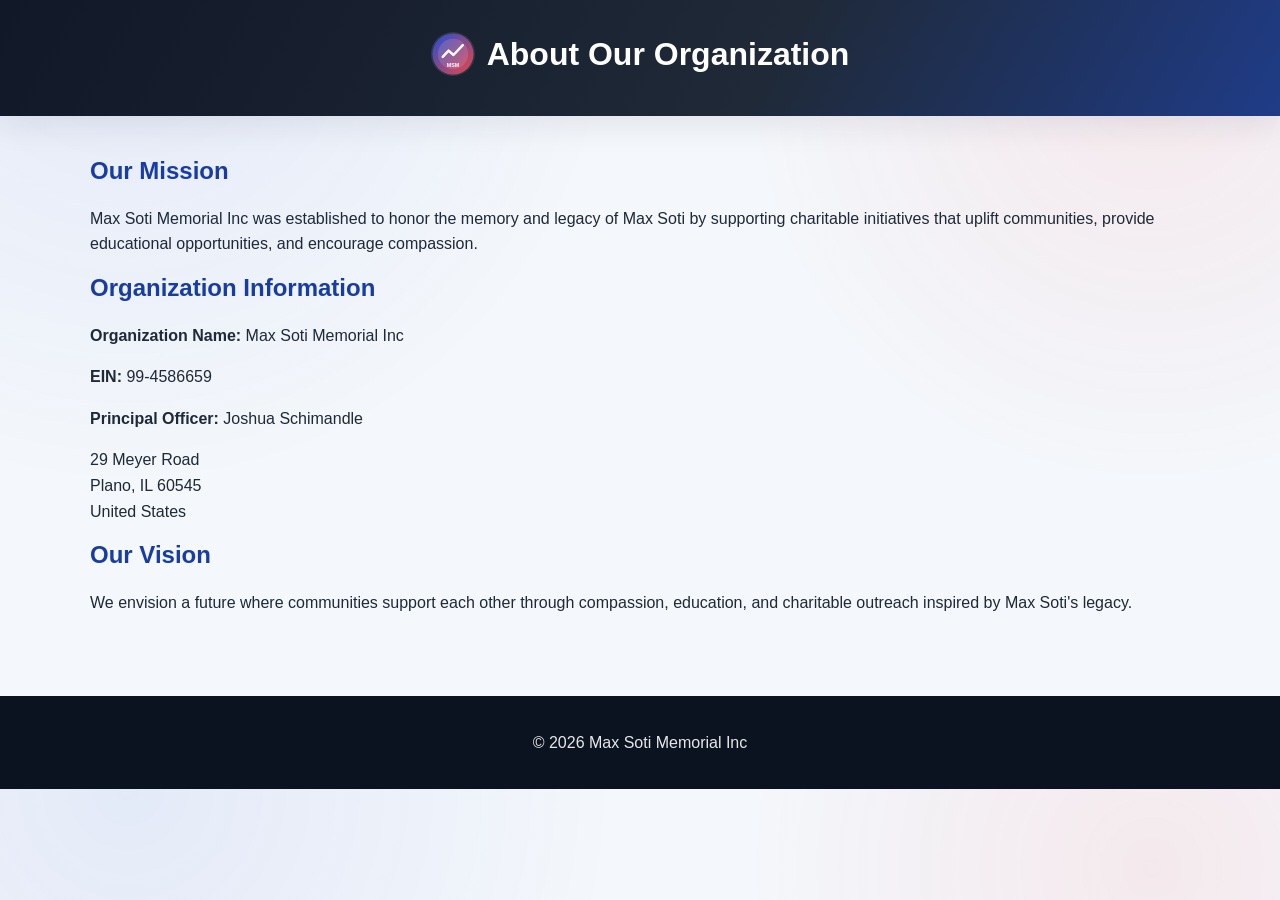
==== about.html @ 30de8bd5 "Website Init" ====
<!DOCTYPE html>
<html lang="en">
<head>

<meta charset="UTF-8">
<meta name="viewport" content="width=device-width, initial-scale=1.0">

<title>About | Max Soti Memorial Inc</title>

<link rel="stylesheet" href="css/style.css">

</head>

<body>

<header class="sub-header">
<h1 class="center-title"><img src="images/logo.svg" alt="Max Soti Memorial logo" class="brand-logo">About Our Organization</h1>
</header>

<section class="container">

<h2>Our Mission</h2>

<p>
Max Soti Memorial Inc was established to honor the memory and legacy of Max Soti
by supporting charitable initiatives that uplift communities,
provide educational opportunities, and encourage compassion.
</p>

<h2>Organization Information</h2>

<p><strong>Organization Name:</strong> Max Soti Memorial Inc</p>

<p><strong>EIN:</strong> 99-4586659</p>

<p><strong>Principal Officer:</strong> Joshua Schimandle</p>

<p>
29 Meyer Road<br>
Plano, IL 60545<br>
United States
</p>

<h2>Our Vision</h2>

<p>
We envision a future where communities support each other through compassion,
education, and charitable outreach inspired by Max Soti's legacy.
</p>

</section>

<footer>
<p>© 2026 Max Soti Memorial Inc</p>
</footer>

</body>
</html>
---- css/style.css ----
:root {
  --primary: #1f4fd6;
  --primary-dark: #173ca3;
  --accent: #ef4444;
  --text: #1f2937;
  --surface: #ffffff;
  --bg: #f4f7fb;
  --border: #e5e7eb;
  --shadow: 0 10px 30px rgba(15, 23, 42, 0.08);
}

* {
  box-sizing: border-box;
}

body {
  font-family: "Segoe UI", Arial, sans-serif;
  margin: 0;
  color: var(--text);
  background:
    radial-gradient(circle at 10% 0%, rgba(31, 79, 214, 0.08), transparent 35%),
    radial-gradient(circle at 90% 10%, rgba(239, 68, 68, 0.08), transparent 30%),
    var(--bg);
  line-height: 1.6;
}

header {
  background: linear-gradient(120deg, #111827, #1f2937 60%, #1f4fd6 140%);
  color: white;
  padding: 18px 0;
  box-shadow: var(--shadow);
}

.sub-header {
  text-align: center;
  padding: 32px 20px;
}

h1,
h2,
h3 {
  margin-top: 0;
  line-height: 1.25;
}

p {
  color: var(--text);
}

.container {
  width: min(1100px, calc(100% - 2rem));
  margin: 0 auto;
  padding: 40px 0;
}

.brand-title,
.center-title {
  margin: 0;
  display: inline-flex;
  align-items: center;
  gap: 12px;
}

.brand-logo {
  width: 44px;
  height: 44px;
  border-radius: 999px;
  background: rgba(255, 255, 255, 0.1);
}

.nav {
  display: flex;
  justify-content: space-between;
  align-items: center;
  gap: 18px;
  padding-top: 0;
  padding-bottom: 0;
}

.nav h1 {
  margin: 0;
  font-size: 1.35rem;
}

nav {
  display: flex;
  flex-wrap: wrap;
  gap: 8px;
  justify-content: flex-end;
}

nav a {
  color: rgba(255, 255, 255, 0.92);
  text-decoration: none;
  padding: 8px 12px;
  border-radius: 999px;
  transition: background-color 0.2s ease, transform 0.2s ease;
}

nav a:hover {
  background: rgba(255, 255, 255, 0.15);
  transform: translateY(-1px);
}

.hero {
  background: linear-gradient(130deg, #1f4fd6 0%, #4f46e5 60%, #6366f1 100%);
  color: white;
  padding: 70px 0;
}

.hero-content {
  display: grid;
  grid-template-columns: 1.1fr 1fr;
  gap: 28px;
  align-items: center;
  padding-top: 0;
  padding-bottom: 0;
}

.hero h2 {
  font-size: clamp(1.8rem, 3vw, 2.8rem);
}

.hero p {
  max-width: 760px;
  margin: 0.75rem 0 0;
  color: rgba(255, 255, 255, 0.95);
}

.hero-image {
  width: 100%;
  border-radius: 16px;
  border: 1px solid rgba(255, 255, 255, 0.35);
  box-shadow: 0 12px 30px rgba(0, 0, 0, 0.22);
}

.cta {
  display: inline-block;
  margin-top: 24px;
  padding: 12px 24px;
  background: white;
  color: var(--primary);
  text-decoration: none;
  border-radius: 999px;
  font-weight: 600;
  box-shadow: 0 10px 20px rgba(0, 0, 0, 0.15);
  transition: transform 0.2s ease, box-shadow 0.2s ease;
}

.cta:hover {
  transform: translateY(-2px);
  box-shadow: 0 14px 22px rgba(0, 0, 0, 0.2);
}

.features,
.involvement-grid {
  display: grid;
  grid-template-columns: repeat(3, minmax(0, 1fr));
  gap: 22px;
}

.feature,
.program {
  background: var(--surface);
  padding: 24px;
  border-radius: 14px;
  box-shadow: var(--shadow);
  border: 1px solid var(--border);
}

.card-image {
  width: 100%;
  border-radius: 10px;
  margin-bottom: 14px;
  border: 1px solid var(--border);
}

.feature h3,
.program h3,
section.container h2 {
  color: var(--primary-dark);
}

form {
  background: var(--surface);
  border: 1px solid var(--border);
  box-shadow: var(--shadow);
  border-radius: 14px;
  padding: 24px;
  display: grid;
  gap: 12px;
  max-width: 680px;
  margin-bottom: 20px;
}

input,
textarea,
button {
  font: inherit;
}

input,
textarea {
  width: 100%;
  padding: 11px 12px;
  border: 1px solid #d1d5db;
  border-radius: 10px;
  background: #fff;
}

textarea {
  min-height: 140px;
  resize: vertical;
}

button,
.donate-button {
  border: 0;
  border-radius: 999px;
  padding: 11px 18px;
  font-weight: 600;
  background: var(--primary);
  color: #fff;
  width: fit-content;
  cursor: pointer;
  transition: background-color 0.2s ease, transform 0.2s ease;
}

button:hover,
.donate-button:hover {
  background: var(--primary-dark);
  transform: translateY(-1px);
}

.donate-btn {
  background: var(--accent);
  color: #fff;
}

.donate-btn:hover {
  background: #dc2626;
}

footer {
  margin-top: 24px;
  background: #0b1220;
  color: rgba(255, 255, 255, 0.9);
  text-align: center;
  padding: 28px 20px;
}

footer p {
  margin: 6px 0;
  color: inherit;
}

@media (max-width: 860px) {
  .nav {
    flex-direction: column;
    align-items: flex-start;
  }

  nav {
    justify-content: flex-start;
  }

  .hero-content,
  .features,
  .involvement-grid {
    grid-template-columns: 1fr;
  }

  .hero {
    padding: 56px 0;
  }
}
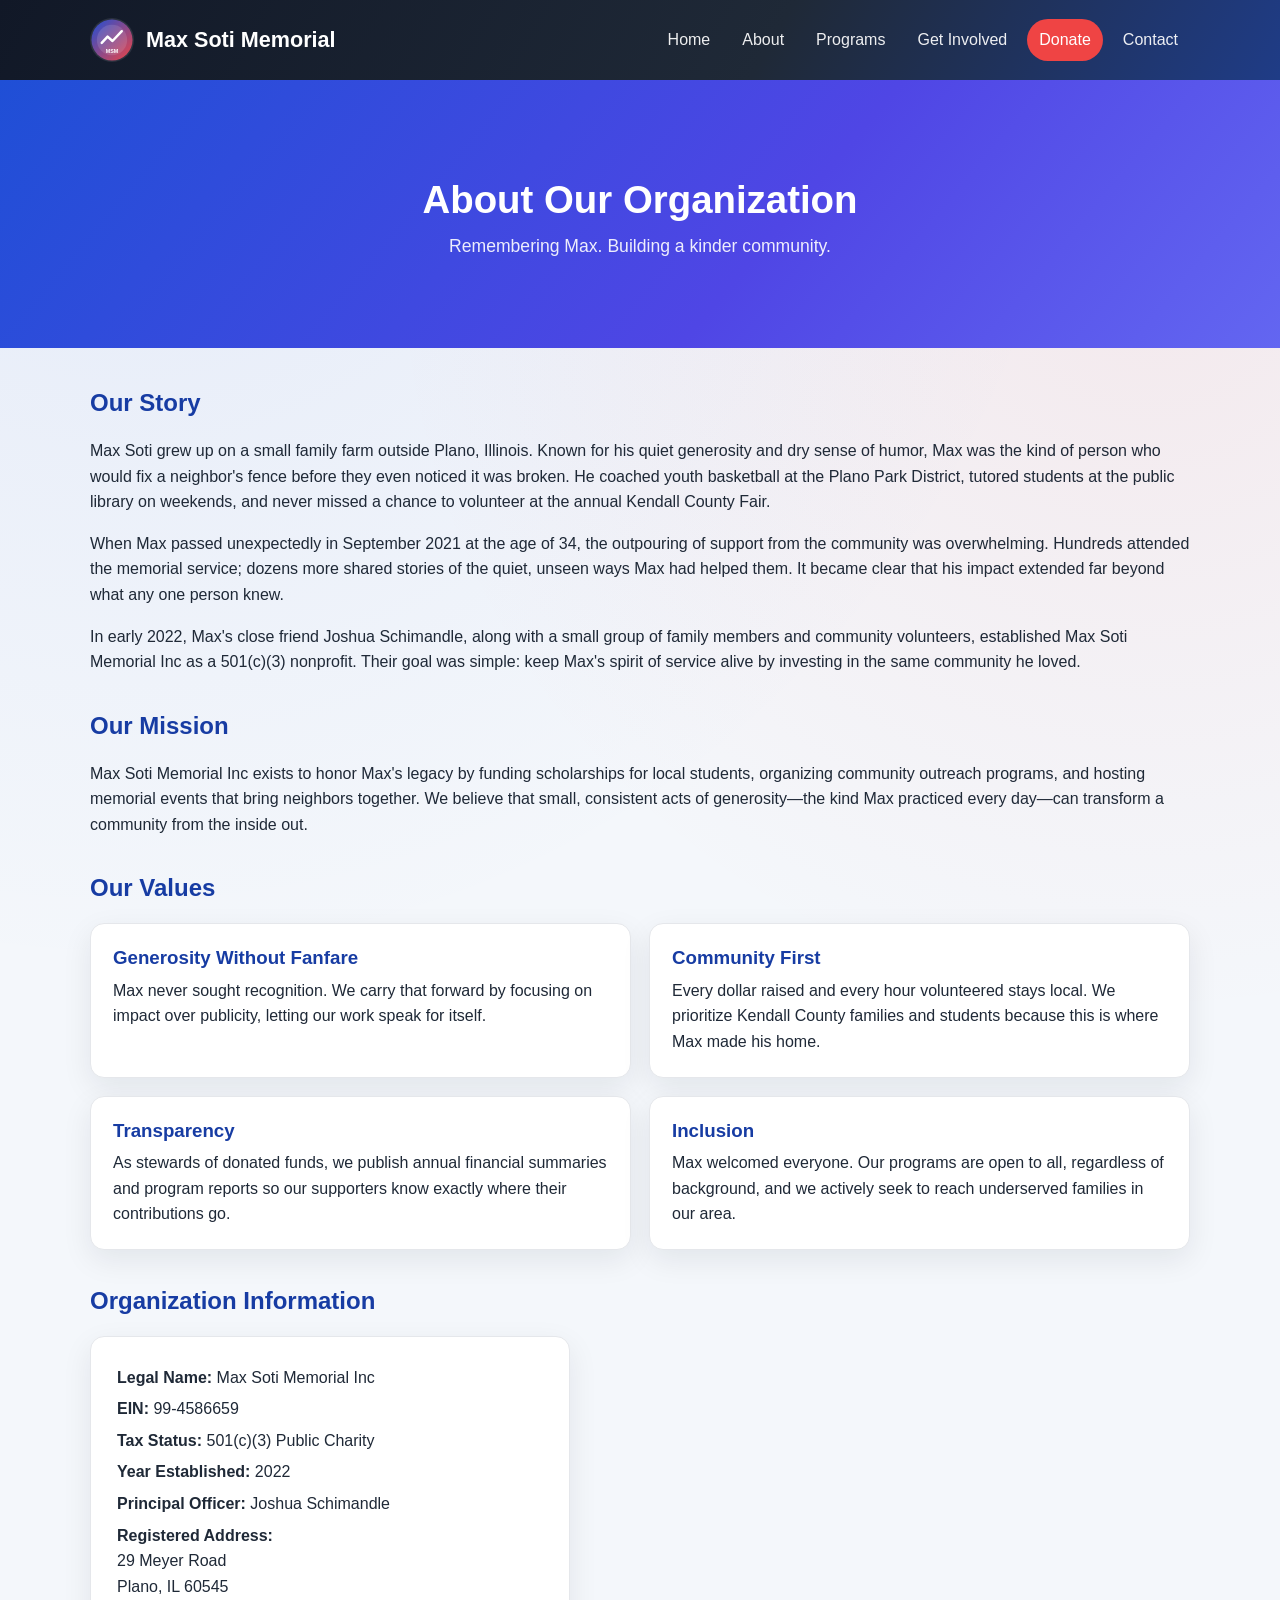
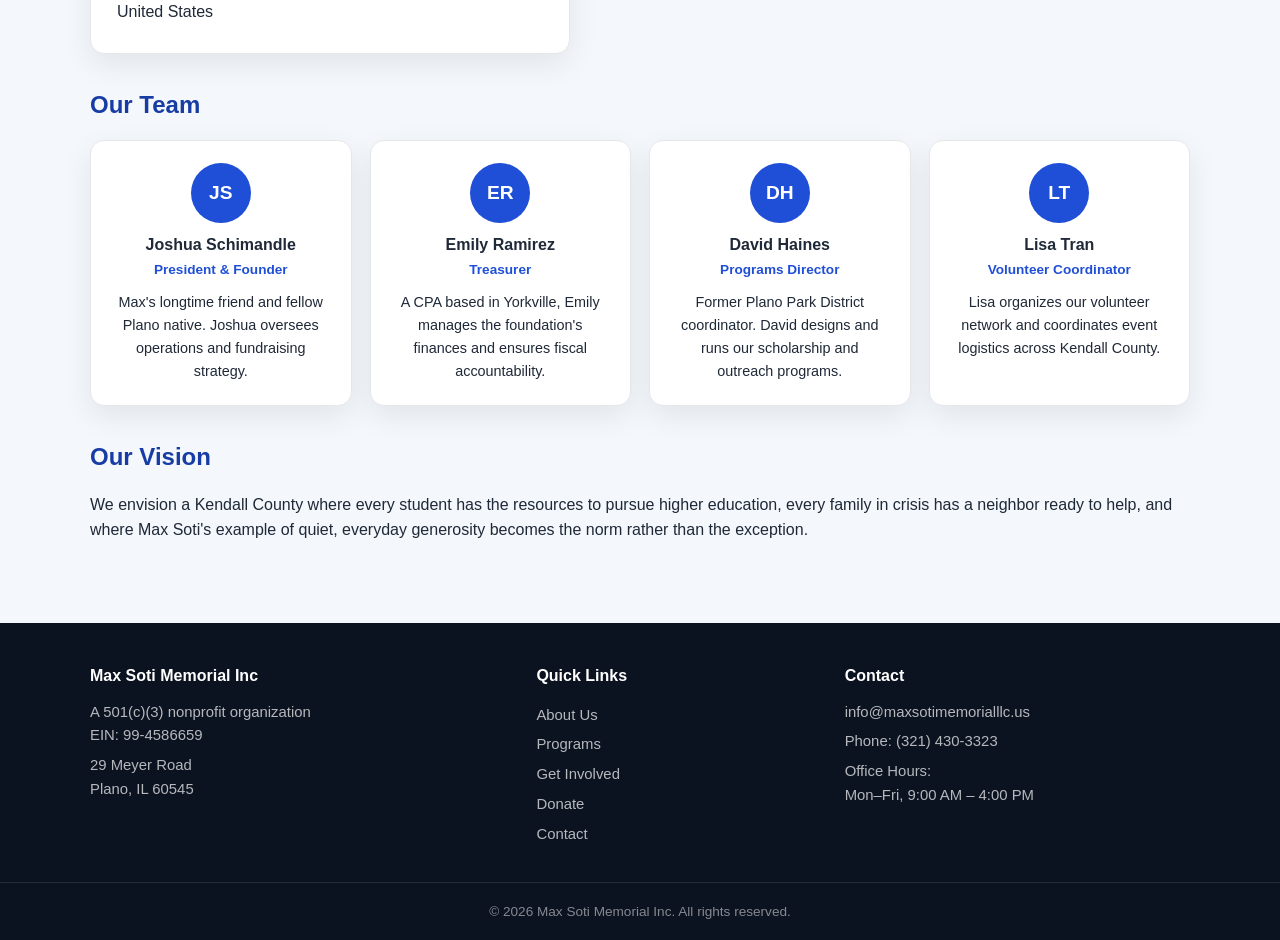
==== commit 478b2475: "Detailed" ====
--- a/about.html
+++ b/about.html
@@ -9,49 +9,160 @@
 
 <link rel="stylesheet" href="css/style.css">
 
+<meta name="description" content="Learn about Max Soti Memorial Inc, our mission, the story behind our founding, and the team that carries Max's legacy forward.">
+
 </head>
 
 <body>
 
-<header class="sub-header">
-<h1 class="center-title"><img src="images/logo.svg" alt="Max Soti Memorial logo" class="brand-logo">About Our Organization</h1>
+<header>
+<div class="container nav">
+<h1 class="brand-title"><img src="images/logo.svg" alt="Max Soti Memorial logo" class="brand-logo">Max Soti Memorial</h1>
+<nav>
+<a href="index.html">Home</a>
+<a href="about.html">About</a>
+<a href="programs.html">Programs</a>
+<a href="get-involved.html">Get Involved</a>
+<a href="donate.html" class="donate-btn">Donate</a>
+<a href="contact.html">Contact</a>
+</nav>
+</div>
 </header>
 
-<section class="container">
+<section class="page-hero">
+<div class="container">
+  <h2>About Our Organization</h2>
+  <p>Remembering Max. Building a kinder community.</p>
+</div>
+</section>
+
+<section class="container about-content">
+
+<h2>Our Story</h2>
+
+<p>
+Max Soti grew up on a small family farm outside Plano, Illinois. Known for his quiet generosity and dry sense of humor, Max was the kind of person who would fix a neighbor's fence before they even noticed it was broken. He coached youth basketball at the Plano Park District, tutored students at the public library on weekends, and never missed a chance to volunteer at the annual Kendall County Fair.
+</p>
+
+<p>
+When Max passed unexpectedly in September 2021 at the age of 34, the outpouring of support from the community was overwhelming. Hundreds attended the memorial service; dozens more shared stories of the quiet, unseen ways Max had helped them. It became clear that his impact extended far beyond what any one person knew.
+</p>
+
+<p>
+In early 2022, Max's close friend Joshua Schimandle, along with a small group of family members and community volunteers, established Max Soti Memorial Inc as a 501(c)(3) nonprofit. Their goal was simple: keep Max's spirit of service alive by investing in the same community he loved.
+</p>
 
 <h2>Our Mission</h2>
 
 <p>
-Max Soti Memorial Inc was established to honor the memory and legacy of Max Soti
-by supporting charitable initiatives that uplift communities,
-provide educational opportunities, and encourage compassion.
+Max Soti Memorial Inc exists to honor Max's legacy by funding scholarships for local students, organizing community outreach programs, and hosting memorial events that bring neighbors together. We believe that small, consistent acts of generosity&mdash;the kind Max practiced every day&mdash;can transform a community from the inside out.
 </p>
+
+<h2>Our Values</h2>
+
+<div class="values-grid">
+  <div class="value-card">
+    <h3>Generosity Without Fanfare</h3>
+    <p>Max never sought recognition. We carry that forward by focusing on impact over publicity, letting our work speak for itself.</p>
+  </div>
+  <div class="value-card">
+    <h3>Community First</h3>
+    <p>Every dollar raised and every hour volunteered stays local. We prioritize Kendall County families and students because this is where Max made his home.</p>
+  </div>
+  <div class="value-card">
+    <h3>Transparency</h3>
+    <p>As stewards of donated funds, we publish annual financial summaries and program reports so our supporters know exactly where their contributions go.</p>
+  </div>
+  <div class="value-card">
+    <h3>Inclusion</h3>
+    <p>Max welcomed everyone. Our programs are open to all, regardless of background, and we actively seek to reach underserved families in our area.</p>
+  </div>
+</div>
 
 <h2>Organization Information</h2>
 
-<p><strong>Organization Name:</strong> Max Soti Memorial Inc</p>
-
+<div class="org-info-card">
+<p><strong>Legal Name:</strong> Max Soti Memorial Inc</p>
 <p><strong>EIN:</strong> 99-4586659</p>
-
+<p><strong>Tax Status:</strong> 501(c)(3) Public Charity</p>
+<p><strong>Year Established:</strong> 2022</p>
 <p><strong>Principal Officer:</strong> Joshua Schimandle</p>
-
-<p>
+<p><strong>Registered Address:</strong><br>
 29 Meyer Road<br>
 Plano, IL 60545<br>
-United States
-</p>
+United States</p>
+</div>
+
+<h2>Our Team</h2>
+
+<div class="team-grid">
+
+  <div class="team-card">
+    <div class="team-avatar">JS</div>
+    <h3>Joshua Schimandle</h3>
+    <span class="team-role">President &amp; Founder</span>
+    <p>Max's longtime friend and fellow Plano native. Joshua oversees operations and fundraising strategy.</p>
+  </div>
+
+  <div class="team-card">
+    <div class="team-avatar">ER</div>
+    <h3>Emily Ramirez</h3>
+    <span class="team-role">Treasurer</span>
+    <p>A CPA based in Yorkville, Emily manages the foundation's finances and ensures fiscal accountability.</p>
+  </div>
+
+  <div class="team-card">
+    <div class="team-avatar">DH</div>
+    <h3>David Haines</h3>
+    <span class="team-role">Programs Director</span>
+    <p>Former Plano Park District coordinator. David designs and runs our scholarship and outreach programs.</p>
+  </div>
+
+  <div class="team-card">
+    <div class="team-avatar">LT</div>
+    <h3>Lisa Tran</h3>
+    <span class="team-role">Volunteer Coordinator</span>
+    <p>Lisa organizes our volunteer network and coordinates event logistics across Kendall County.</p>
+  </div>
+
+</div>
 
 <h2>Our Vision</h2>
 
 <p>
-We envision a future where communities support each other through compassion,
-education, and charitable outreach inspired by Max Soti's legacy.
+We envision a Kendall County where every student has the resources to pursue higher education, every family in crisis has a neighbor ready to help, and where Max Soti's example of quiet, everyday generosity becomes the norm rather than the exception.
 </p>
 
 </section>
 
 <footer>
-<p>© 2026 Max Soti Memorial Inc</p>
+
+<div class="footer-content container">
+  <div class="footer-col">
+    <h4>Max Soti Memorial Inc</h4>
+    <p>A 501(c)(3) nonprofit organization<br>EIN: 99-4586659</p>
+    <p>29 Meyer Road<br>Plano, IL 60545</p>
+  </div>
+  <div class="footer-col">
+    <h4>Quick Links</h4>
+    <a href="about.html">About Us</a>
+    <a href="programs.html">Programs</a>
+    <a href="get-involved.html">Get Involved</a>
+    <a href="donate.html">Donate</a>
+    <a href="contact.html">Contact</a>
+  </div>
+  <div class="footer-col">
+    <h4>Contact</h4>
+    <p>info@maxsotimemorialllc.us</p>
+    <p>Phone: (321) 430-3323</p>
+    <p>Office Hours:<br>Mon&ndash;Fri, 9:00 AM &ndash; 4:00 PM</p>
+  </div>
+</div>
+
+<div class="footer-bottom">
+<p>&copy; 2026 Max Soti Memorial Inc. All rights reserved.</p>
+</div>
+
 </footer>
 
 </body>
--- a/css/style.css
+++ b/css/style.css
@@ -101,6 +101,28 @@
   background: rgba(255, 255, 255, 0.15);
   transform: translateY(-1px);
 }
+
+/* ── Page Hero (subpages) ── */
+
+.page-hero {
+  background: linear-gradient(130deg, #1f4fd6 0%, #4f46e5 60%, #6366f1 100%);
+  color: white;
+  text-align: center;
+  padding: 56px 0 48px;
+}
+
+.page-hero h2 {
+  font-size: clamp(1.6rem, 3vw, 2.4rem);
+  margin-bottom: 8px;
+}
+
+.page-hero p {
+  color: rgba(255, 255, 255, 0.9);
+  font-size: 1.1rem;
+  margin: 0;
+}
+
+/* ── Home Hero ── */
 
 .hero {
   background: linear-gradient(130deg, #1f4fd6 0%, #4f46e5 60%, #6366f1 100%);
@@ -152,6 +174,56 @@
   box-shadow: 0 14px 22px rgba(0, 0, 0, 0.2);
 }
 
+/* ── Stats Bar ── */
+
+.stats-bar {
+  background: #111827;
+  color: white;
+}
+
+.stats-bar .container {
+  padding: 36px 0;
+}
+
+.stats-grid {
+  display: grid;
+  grid-template-columns: repeat(4, 1fr);
+  gap: 20px;
+  text-align: center;
+}
+
+.stat-number {
+  display: block;
+  font-size: 2rem;
+  font-weight: 700;
+  color: #93c5fd;
+}
+
+.stat-label {
+  display: block;
+  font-size: 0.9rem;
+  color: rgba(255, 255, 255, 0.75);
+  margin-top: 4px;
+}
+
+/* ── Impact Section (blue bg, used on programs) ── */
+
+.impact-section {
+  background: linear-gradient(130deg, #1f4fd6 0%, #4f46e5 100%);
+  color: white;
+  padding: 48px 0;
+}
+
+.impact-section .stat-number {
+  color: #ffffff;
+}
+
+.impact-section .stat-label {
+  color: rgba(255, 255, 255, 0.85);
+}
+
+/* ── Features / Cards Grid ── */
+
 .features,
 .involvement-grid {
   display: grid;
@@ -181,6 +253,434 @@
   color: var(--primary-dark);
 }
 
+/* ── Section Headings ── */
+
+.section-heading {
+  text-align: center;
+  margin-bottom: 28px;
+  font-size: 1.6rem;
+}
+
+.section-heading.light {
+  color: white;
+}
+
+/* ── Quote / Testimonial ── */
+
+.quote-section {
+  background: var(--surface);
+  border-top: 1px solid var(--border);
+  border-bottom: 1px solid var(--border);
+  padding: 48px 0;
+}
+
+.quote-section blockquote {
+  font-size: 1.25rem;
+  font-style: italic;
+  color: var(--text);
+  border-left: 4px solid var(--primary);
+  margin: 0;
+  padding: 0 0 0 24px;
+  max-width: 780px;
+}
+
+.quote-section cite {
+  display: block;
+  margin-top: 16px;
+  padding-left: 28px;
+  font-style: normal;
+  color: #6b7280;
+  font-size: 0.95rem;
+}
+
+/* ── Events Grid ── */
+
+.events-grid {
+  display: grid;
+  gap: 16px;
+}
+
+.event-card {
+  display: flex;
+  gap: 20px;
+  background: var(--surface);
+  border: 1px solid var(--border);
+  border-radius: 14px;
+  padding: 20px 24px;
+  box-shadow: var(--shadow);
+  align-items: flex-start;
+}
+
+.event-date {
+  display: flex;
+  flex-direction: column;
+  align-items: center;
+  min-width: 56px;
+  background: var(--primary);
+  color: white;
+  border-radius: 10px;
+  padding: 10px 12px;
+  line-height: 1.1;
+}
+
+.event-month {
+  font-size: 0.75rem;
+  text-transform: uppercase;
+  letter-spacing: 1px;
+  font-weight: 600;
+}
+
+.event-day {
+  font-size: 1.6rem;
+  font-weight: 700;
+}
+
+.event-info h3 {
+  margin: 0 0 6px;
+  color: var(--primary-dark);
+}
+
+.event-info p {
+  margin: 0;
+  font-size: 0.95rem;
+}
+
+/* ── Newsletter ── */
+
+.newsletter-section {
+  background: linear-gradient(130deg, #111827, #1e293b);
+  color: white;
+  padding: 48px 0;
+}
+
+.newsletter-inner {
+  text-align: center;
+  padding-top: 0;
+  padding-bottom: 0;
+}
+
+.newsletter-inner h2 {
+  color: white;
+}
+
+.newsletter-inner p {
+  color: rgba(255, 255, 255, 0.85);
+  max-width: 560px;
+  margin: 0 auto 24px;
+}
+
+.newsletter-form {
+  display: flex;
+  gap: 10px;
+  justify-content: center;
+  max-width: 480px;
+  margin: 0 auto;
+  background: transparent;
+  border: none;
+  box-shadow: none;
+  padding: 0;
+  border-radius: 0;
+}
+
+.newsletter-form input {
+  flex: 1;
+  border-radius: 999px;
+  padding: 12px 18px;
+  border: 1px solid rgba(255, 255, 255, 0.3);
+  background: rgba(255, 255, 255, 0.1);
+  color: white;
+}
+
+.newsletter-form input::placeholder {
+  color: rgba(255, 255, 255, 0.5);
+}
+
+.newsletter-form button {
+  border-radius: 999px;
+  padding: 12px 24px;
+  background: var(--accent);
+  color: white;
+  border: none;
+  font-weight: 600;
+  cursor: pointer;
+}
+
+.newsletter-form button:hover {
+  background: #dc2626;
+}
+
+/* ── About Page ── */
+
+.about-content h2 {
+  margin-top: 36px;
+}
+
+.about-content h2:first-child {
+  margin-top: 0;
+}
+
+/* Values Grid */
+
+.values-grid {
+  display: grid;
+  grid-template-columns: repeat(2, 1fr);
+  gap: 18px;
+  margin-top: 16px;
+}
+
+.value-card {
+  background: var(--surface);
+  border: 1px solid var(--border);
+  border-radius: 14px;
+  padding: 22px;
+  box-shadow: var(--shadow);
+}
+
+.value-card h3 {
+  color: var(--primary-dark);
+  margin-bottom: 8px;
+}
+
+.value-card p {
+  margin: 0;
+}
+
+/* Org Info Card */
+
+.org-info-card {
+  background: var(--surface);
+  border: 1px solid var(--border);
+  border-radius: 14px;
+  padding: 22px 26px;
+  box-shadow: var(--shadow);
+  max-width: 480px;
+}
+
+.org-info-card p {
+  margin: 6px 0;
+}
+
+/* Team Grid */
+
+.team-grid {
+  display: grid;
+  grid-template-columns: repeat(4, 1fr);
+  gap: 18px;
+  margin-top: 16px;
+}
+
+.team-card {
+  background: var(--surface);
+  border: 1px solid var(--border);
+  border-radius: 14px;
+  padding: 22px;
+  text-align: center;
+  box-shadow: var(--shadow);
+}
+
+.team-avatar {
+  width: 60px;
+  height: 60px;
+  border-radius: 999px;
+  background: var(--primary);
+  color: white;
+  font-weight: 700;
+  font-size: 1.2rem;
+  display: inline-flex;
+  align-items: center;
+  justify-content: center;
+  margin-bottom: 12px;
+}
+
+.team-card h3 {
+  margin-bottom: 4px;
+  font-size: 1rem;
+  color: var(--text);
+}
+
+.team-role {
+  display: block;
+  font-size: 0.85rem;
+  color: var(--primary);
+  font-weight: 600;
+  margin-bottom: 10px;
+}
+
+.team-card p {
+  font-size: 0.9rem;
+  margin: 0;
+}
+
+/* ── Programs Detail ── */
+
+.program-detail {
+  display: grid;
+  grid-template-columns: 240px 1fr;
+  gap: 28px;
+  align-items: start;
+  background: var(--surface);
+  border: 1px solid var(--border);
+  border-radius: 14px;
+  padding: 28px;
+  box-shadow: var(--shadow);
+  margin-bottom: 24px;
+}
+
+.program-detail .card-image {
+  margin-bottom: 0;
+  width: 100%;
+}
+
+.program-detail h2 {
+  margin-top: 0;
+}
+
+.program-detail h3 {
+  color: var(--primary-dark);
+  margin-top: 18px;
+  margin-bottom: 8px;
+}
+
+.program-detail ul {
+  padding-left: 20px;
+  margin: 8px 0;
+}
+
+.program-detail li {
+  margin-bottom: 8px;
+}
+
+/* ── Donate Tiers ── */
+
+.donate-tiers {
+  display: grid;
+  grid-template-columns: repeat(4, 1fr);
+  gap: 18px;
+  margin: 20px 0 36px;
+}
+
+.tier-card {
+  background: var(--surface);
+  border: 1px solid var(--border);
+  border-radius: 14px;
+  padding: 24px 20px;
+  text-align: center;
+  box-shadow: var(--shadow);
+  position: relative;
+}
+
+.tier-card.featured-tier {
+  border-color: var(--primary);
+  border-width: 2px;
+  transform: scale(1.04);
+}
+
+.tier-badge {
+  position: absolute;
+  top: -12px;
+  left: 50%;
+  transform: translateX(-50%);
+  background: var(--primary);
+  color: white;
+  font-size: 0.75rem;
+  font-weight: 600;
+  padding: 4px 14px;
+  border-radius: 999px;
+  white-space: nowrap;
+}
+
+.tier-amount {
+  font-size: 2rem;
+  font-weight: 700;
+  color: var(--primary);
+  margin-bottom: 6px;
+}
+
+.tier-card h3 {
+  color: var(--text);
+  margin-bottom: 10px;
+}
+
+.tier-card p {
+  font-size: 0.9rem;
+  margin: 0;
+}
+
+/* Donate Methods */
+
+.donate-methods {
+  display: grid;
+  grid-template-columns: repeat(3, 1fr);
+  gap: 18px;
+  margin: 20px 0 36px;
+}
+
+.method-card {
+  background: var(--surface);
+  border: 1px solid var(--border);
+  border-radius: 14px;
+  padding: 22px;
+  box-shadow: var(--shadow);
+}
+
+.method-card h3 {
+  color: var(--primary-dark);
+  margin-bottom: 10px;
+}
+
+/* ── Contact Layout ── */
+
+.contact-layout {
+  display: grid;
+  grid-template-columns: 1fr 1fr;
+  gap: 40px;
+  align-items: start;
+}
+
+.contact-form-col h2,
+.contact-info-col h2 {
+  color: var(--primary-dark);
+}
+
+.contact-info-block {
+  margin-bottom: 20px;
+}
+
+.contact-info-block h3 {
+  color: var(--primary-dark);
+  margin-bottom: 4px;
+  font-size: 1rem;
+}
+
+.contact-info-block p {
+  margin: 2px 0;
+}
+
+.muted {
+  color: #9ca3af;
+  font-size: 0.9rem;
+}
+
+/* FAQ */
+
+.faq {
+  margin-bottom: 18px;
+}
+
+.faq h3 {
+  font-size: 1rem;
+  color: var(--text);
+  margin-bottom: 4px;
+}
+
+.faq p {
+  margin: 0;
+  font-size: 0.93rem;
+  color: #4b5563;
+}
+
+/* ── Forms ── */
+
 form {
   background: var(--surface);
   border: 1px solid var(--border);
@@ -193,14 +693,22 @@
   margin-bottom: 20px;
 }
 
+label {
+  font-weight: 600;
+  font-size: 0.9rem;
+  color: var(--text);
+}
+
 input,
 textarea,
+select,
 button {
   font: inherit;
 }
 
 input,
-textarea {
+textarea,
+select {
   width: 100%;
   padding: 11px 12px;
   border: 1px solid #d1d5db;
@@ -241,18 +749,64 @@
   background: #dc2626;
 }
 
+/* ── Footer ── */
+
 footer {
   margin-top: 24px;
   background: #0b1220;
   color: rgba(255, 255, 255, 0.9);
-  text-align: center;
-  padding: 28px 20px;
+  padding: 0;
 }
 
 footer p {
   margin: 6px 0;
   color: inherit;
 }
+
+.footer-content {
+  display: grid;
+  grid-template-columns: 1.2fr 0.8fr 1fr;
+  gap: 32px;
+  padding-top: 40px;
+  padding-bottom: 32px;
+}
+
+.footer-col h4 {
+  margin: 0 0 12px;
+  color: white;
+  font-size: 1rem;
+}
+
+.footer-col a {
+  display: block;
+  color: rgba(255, 255, 255, 0.7);
+  text-decoration: none;
+  padding: 3px 0;
+  font-size: 0.93rem;
+}
+
+.footer-col a:hover {
+  color: white;
+}
+
+.footer-col p {
+  font-size: 0.93rem;
+  color: rgba(255, 255, 255, 0.7);
+}
+
+.footer-bottom {
+  border-top: 1px solid rgba(255, 255, 255, 0.1);
+  text-align: center;
+  padding: 18px 20px;
+}
+
+.footer-bottom p {
+  margin: 0;
+  font-size: 0.85rem;
+  color: rgba(255, 255, 255, 0.5);
+}
+
+/* ── Responsive ── */
 
 @media (max-width: 860px) {
   .nav {
@@ -273,4 +827,64 @@
   .hero {
     padding: 56px 0;
   }
-}
+
+  .stats-grid {
+    grid-template-columns: repeat(2, 1fr);
+    gap: 16px;
+  }
+
+  .values-grid {
+    grid-template-columns: 1fr;
+  }
+
+  .team-grid {
+    grid-template-columns: repeat(2, 1fr);
+  }
+
+  .program-detail {
+    grid-template-columns: 1fr;
+  }
+
+  .program-detail .card-image {
+    max-width: 240px;
+  }
+
+  .donate-tiers {
+    grid-template-columns: repeat(2, 1fr);
+  }
+
+  .tier-card.featured-tier {
+    transform: none;
+  }
+
+  .donate-methods {
+    grid-template-columns: 1fr;
+  }
+
+  .contact-layout {
+    grid-template-columns: 1fr;
+  }
+
+  .footer-content {
+    grid-template-columns: 1fr;
+    gap: 24px;
+  }
+
+  .newsletter-form {
+    flex-direction: column;
+  }
+}
+
+@media (max-width: 520px) {
+  .stats-grid {
+    grid-template-columns: 1fr;
+  }
+
+  .team-grid {
+    grid-template-columns: 1fr;
+  }
+
+  .donate-tiers {
+    grid-template-columns: 1fr;
+  }
+}
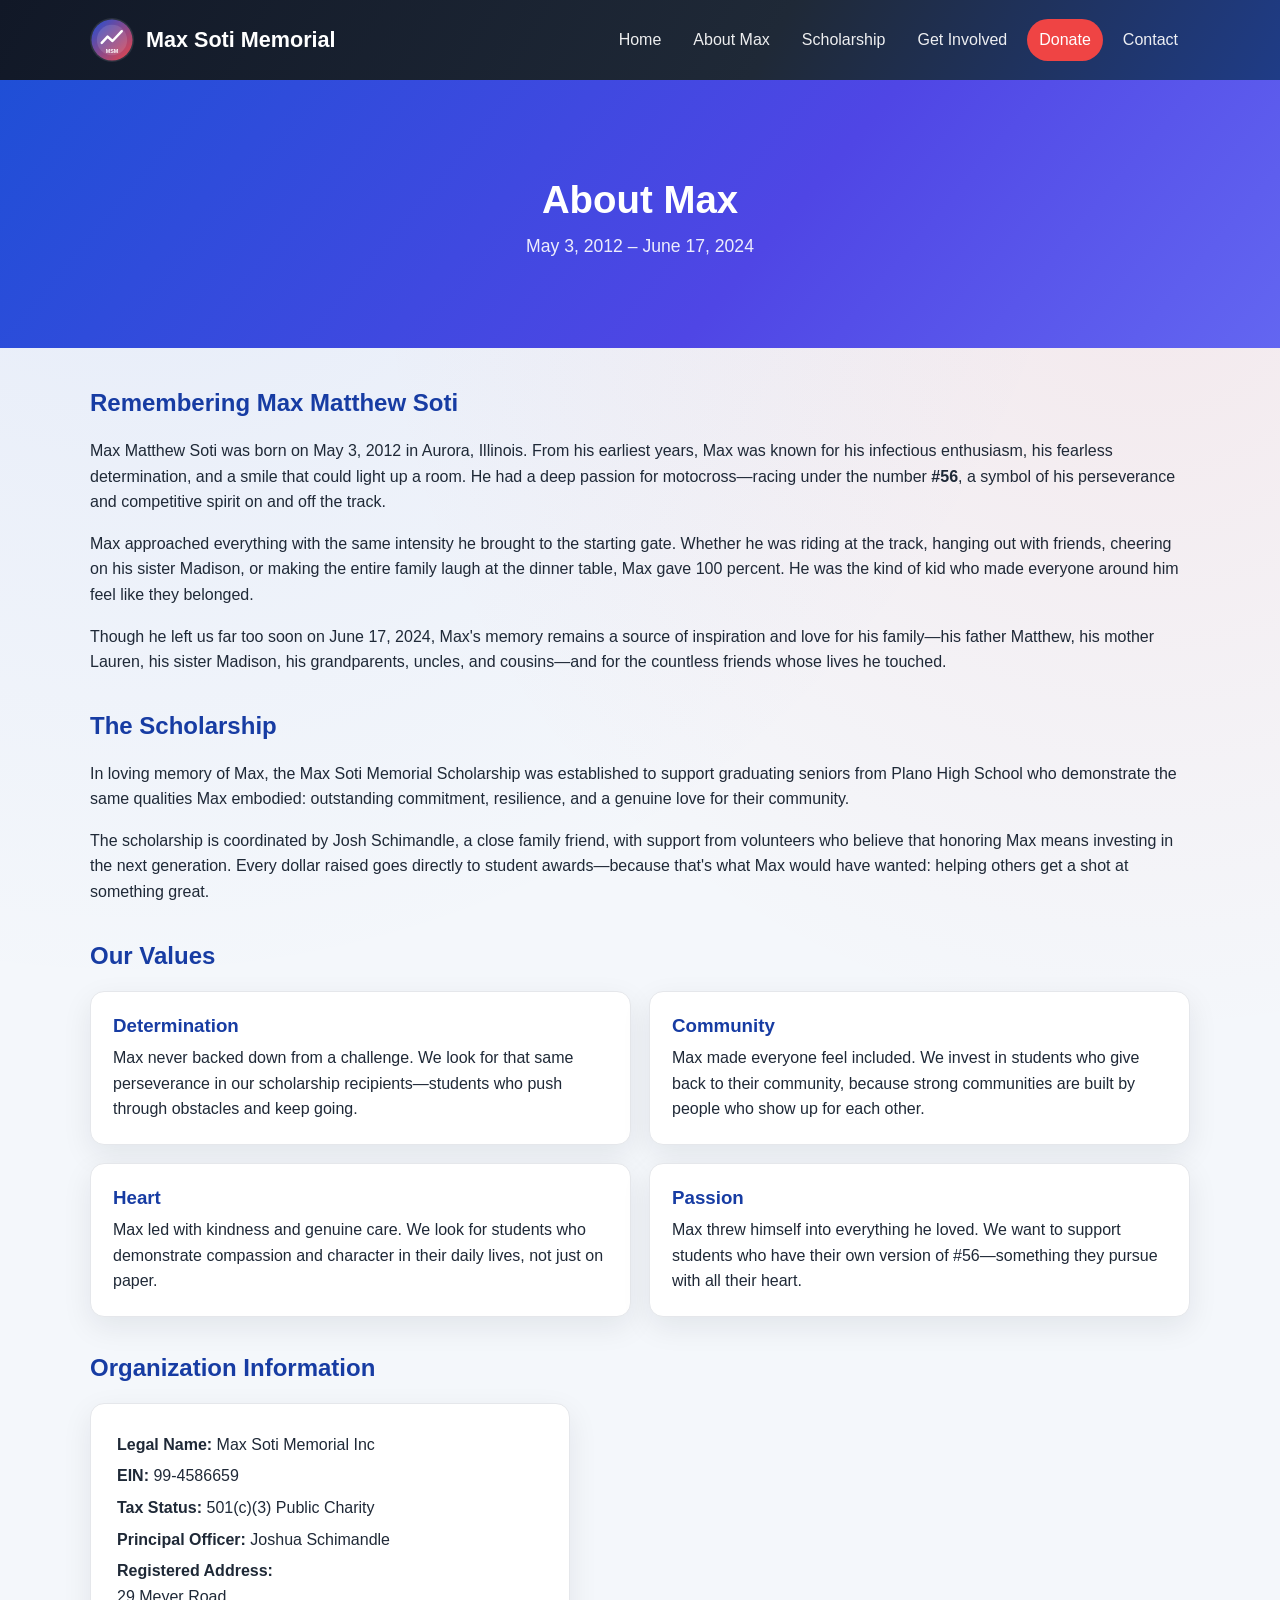
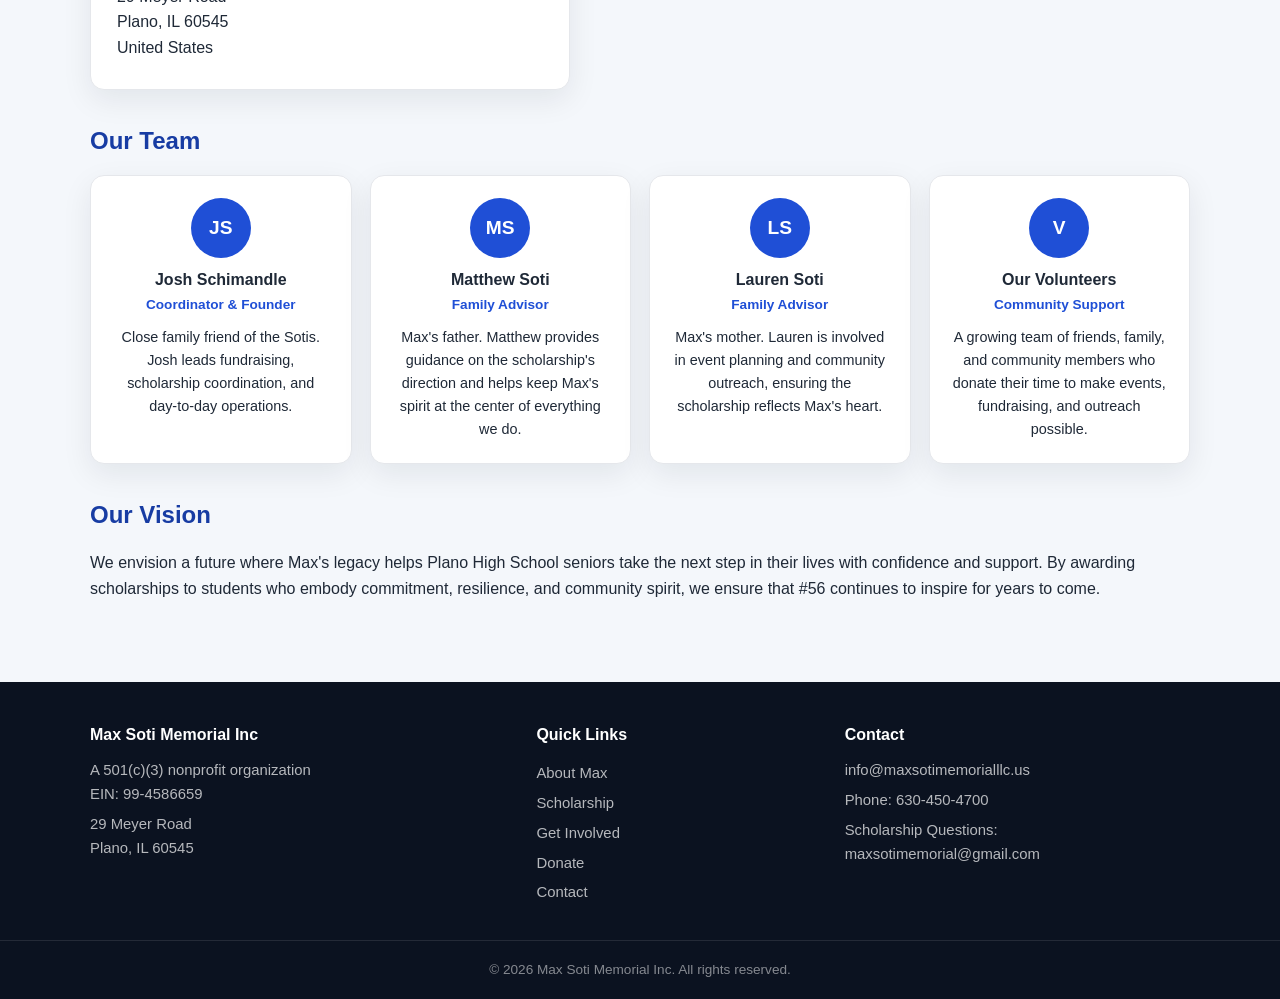
==== commit 3455b24a: "modified:   about.html 	modified:   contact.html 	modified:   donate.html 	modified:   get-involved." ====
--- a/about.html
+++ b/about.html
@@ -5,11 +5,11 @@
 <meta charset="UTF-8">
 <meta name="viewport" content="width=device-width, initial-scale=1.0">
 
-<title>About | Max Soti Memorial Inc</title>
+<title>About Max | Max Soti Memorial Scholarship</title>
 
 <link rel="stylesheet" href="css/style.css">
 
-<meta name="description" content="Learn about Max Soti Memorial Inc, our mission, the story behind our founding, and the team that carries Max's legacy forward.">
+<meta name="description" content="Learn about Max Matthew Soti, his love of motocross, and the scholarship created in his memory to support Plano High School graduating seniors.">
 
 </head>
 
@@ -20,8 +20,8 @@
 <h1 class="brand-title"><img src="images/logo.svg" alt="Max Soti Memorial logo" class="brand-logo">Max Soti Memorial</h1>
 <nav>
 <a href="index.html">Home</a>
-<a href="about.html">About</a>
-<a href="programs.html">Programs</a>
+<a href="about.html">About Max</a>
+<a href="programs.html">Scholarship</a>
 <a href="get-involved.html">Get Involved</a>
 <a href="donate.html" class="donate-btn">Donate</a>
 <a href="contact.html">Contact</a>
@@ -31,51 +31,55 @@
 
 <section class="page-hero">
 <div class="container">
-  <h2>About Our Organization</h2>
-  <p>Remembering Max. Building a kinder community.</p>
+  <h2>About Max</h2>
+  <p>May 3, 2012 &ndash; June 17, 2024</p>
 </div>
 </section>
 
 <section class="container about-content">
 
-<h2>Our Story</h2>
+<h2>Remembering Max Matthew Soti</h2>
 
 <p>
-Max Soti grew up on a small family farm outside Plano, Illinois. Known for his quiet generosity and dry sense of humor, Max was the kind of person who would fix a neighbor's fence before they even noticed it was broken. He coached youth basketball at the Plano Park District, tutored students at the public library on weekends, and never missed a chance to volunteer at the annual Kendall County Fair.
+Max Matthew Soti was born on May 3, 2012 in Aurora, Illinois. From his earliest years, Max was known for his infectious enthusiasm, his fearless determination, and a smile that could light up a room. He had a deep passion for motocross&mdash;racing under the number <strong>#56</strong>, a symbol of his perseverance and competitive spirit on and off the track.
 </p>
 
 <p>
-When Max passed unexpectedly in September 2021 at the age of 34, the outpouring of support from the community was overwhelming. Hundreds attended the memorial service; dozens more shared stories of the quiet, unseen ways Max had helped them. It became clear that his impact extended far beyond what any one person knew.
+Max approached everything with the same intensity he brought to the starting gate. Whether he was riding at the track, hanging out with friends, cheering on his sister Madison, or making the entire family laugh at the dinner table, Max gave 100 percent. He was the kind of kid who made everyone around him feel like they belonged.
 </p>
 
 <p>
-In early 2022, Max's close friend Joshua Schimandle, along with a small group of family members and community volunteers, established Max Soti Memorial Inc as a 501(c)(3) nonprofit. Their goal was simple: keep Max's spirit of service alive by investing in the same community he loved.
+Though he left us far too soon on June 17, 2024, Max's memory remains a source of inspiration and love for his family&mdash;his father Matthew, his mother Lauren, his sister Madison, his grandparents, uncles, and cousins&mdash;and for the countless friends whose lives he touched.
 </p>
 
-<h2>Our Mission</h2>
+<h2>The Scholarship</h2>
 
 <p>
-Max Soti Memorial Inc exists to honor Max's legacy by funding scholarships for local students, organizing community outreach programs, and hosting memorial events that bring neighbors together. We believe that small, consistent acts of generosity&mdash;the kind Max practiced every day&mdash;can transform a community from the inside out.
+In loving memory of Max, the Max Soti Memorial Scholarship was established to support graduating seniors from Plano High School who demonstrate the same qualities Max embodied: outstanding commitment, resilience, and a genuine love for their community.
+</p>
+
+<p>
+The scholarship is coordinated by Josh Schimandle, a close family friend, with support from volunteers who believe that honoring Max means investing in the next generation. Every dollar raised goes directly to student awards&mdash;because that's what Max would have wanted: helping others get a shot at something great.
 </p>
 
 <h2>Our Values</h2>
 
 <div class="values-grid">
   <div class="value-card">
-    <h3>Generosity Without Fanfare</h3>
-    <p>Max never sought recognition. We carry that forward by focusing on impact over publicity, letting our work speak for itself.</p>
+    <h3>Determination</h3>
+    <p>Max never backed down from a challenge. We look for that same perseverance in our scholarship recipients&mdash;students who push through obstacles and keep going.</p>
   </div>
   <div class="value-card">
-    <h3>Community First</h3>
-    <p>Every dollar raised and every hour volunteered stays local. We prioritize Kendall County families and students because this is where Max made his home.</p>
+    <h3>Community</h3>
+    <p>Max made everyone feel included. We invest in students who give back to their community, because strong communities are built by people who show up for each other.</p>
   </div>
   <div class="value-card">
-    <h3>Transparency</h3>
-    <p>As stewards of donated funds, we publish annual financial summaries and program reports so our supporters know exactly where their contributions go.</p>
+    <h3>Heart</h3>
+    <p>Max led with kindness and genuine care. We look for students who demonstrate compassion and character in their daily lives, not just on paper.</p>
   </div>
   <div class="value-card">
-    <h3>Inclusion</h3>
-    <p>Max welcomed everyone. Our programs are open to all, regardless of background, and we actively seek to reach underserved families in our area.</p>
+    <h3>Passion</h3>
+    <p>Max threw himself into everything he loved. We want to support students who have their own version of #56&mdash;something they pursue with all their heart.</p>
   </div>
 </div>
 
@@ -85,7 +89,6 @@
 <p><strong>Legal Name:</strong> Max Soti Memorial Inc</p>
 <p><strong>EIN:</strong> 99-4586659</p>
 <p><strong>Tax Status:</strong> 501(c)(3) Public Charity</p>
-<p><strong>Year Established:</strong> 2022</p>
 <p><strong>Principal Officer:</strong> Joshua Schimandle</p>
 <p><strong>Registered Address:</strong><br>
 29 Meyer Road<br>
@@ -99,30 +102,30 @@
 
   <div class="team-card">
     <div class="team-avatar">JS</div>
-    <h3>Joshua Schimandle</h3>
-    <span class="team-role">President &amp; Founder</span>
-    <p>Max's longtime friend and fellow Plano native. Joshua oversees operations and fundraising strategy.</p>
+    <h3>Josh Schimandle</h3>
+    <span class="team-role">Coordinator &amp; Founder</span>
+    <p>Close family friend of the Sotis. Josh leads fundraising, scholarship coordination, and day-to-day operations.</p>
   </div>
 
   <div class="team-card">
-    <div class="team-avatar">ER</div>
-    <h3>Emily Ramirez</h3>
-    <span class="team-role">Treasurer</span>
-    <p>A CPA based in Yorkville, Emily manages the foundation's finances and ensures fiscal accountability.</p>
+    <div class="team-avatar">MS</div>
+    <h3>Matthew Soti</h3>
+    <span class="team-role">Family Advisor</span>
+    <p>Max's father. Matthew provides guidance on the scholarship's direction and helps keep Max's spirit at the center of everything we do.</p>
   </div>
 
   <div class="team-card">
-    <div class="team-avatar">DH</div>
-    <h3>David Haines</h3>
-    <span class="team-role">Programs Director</span>
-    <p>Former Plano Park District coordinator. David designs and runs our scholarship and outreach programs.</p>
+    <div class="team-avatar">LS</div>
+    <h3>Lauren Soti</h3>
+    <span class="team-role">Family Advisor</span>
+    <p>Max's mother. Lauren is involved in event planning and community outreach, ensuring the scholarship reflects Max's heart.</p>
   </div>
 
   <div class="team-card">
-    <div class="team-avatar">LT</div>
-    <h3>Lisa Tran</h3>
-    <span class="team-role">Volunteer Coordinator</span>
-    <p>Lisa organizes our volunteer network and coordinates event logistics across Kendall County.</p>
+    <div class="team-avatar">V</div>
+    <h3>Our Volunteers</h3>
+    <span class="team-role">Community Support</span>
+    <p>A growing team of friends, family, and community members who donate their time to make events, fundraising, and outreach possible.</p>
   </div>
 
 </div>
@@ -130,7 +133,7 @@
 <h2>Our Vision</h2>
 
 <p>
-We envision a Kendall County where every student has the resources to pursue higher education, every family in crisis has a neighbor ready to help, and where Max Soti's example of quiet, everyday generosity becomes the norm rather than the exception.
+We envision a future where Max's legacy helps Plano High School seniors take the next step in their lives with confidence and support. By awarding scholarships to students who embody commitment, resilience, and community spirit, we ensure that #56 continues to inspire for years to come.
 </p>
 
 </section>
@@ -145,8 +148,8 @@
   </div>
   <div class="footer-col">
     <h4>Quick Links</h4>
-    <a href="about.html">About Us</a>
-    <a href="programs.html">Programs</a>
+    <a href="about.html">About Max</a>
+    <a href="programs.html">Scholarship</a>
     <a href="get-involved.html">Get Involved</a>
     <a href="donate.html">Donate</a>
     <a href="contact.html">Contact</a>
@@ -154,8 +157,8 @@
   <div class="footer-col">
     <h4>Contact</h4>
     <p>info@maxsotimemorialllc.us</p>
-    <p>Phone: (321) 430-3323</p>
-    <p>Office Hours:<br>Mon&ndash;Fri, 9:00 AM &ndash; 4:00 PM</p>
+    <p>Phone: 630-450-4700</p>
+    <p>Scholarship Questions:<br>maxsotimemorial@gmail.com</p>
   </div>
 </div>
 
